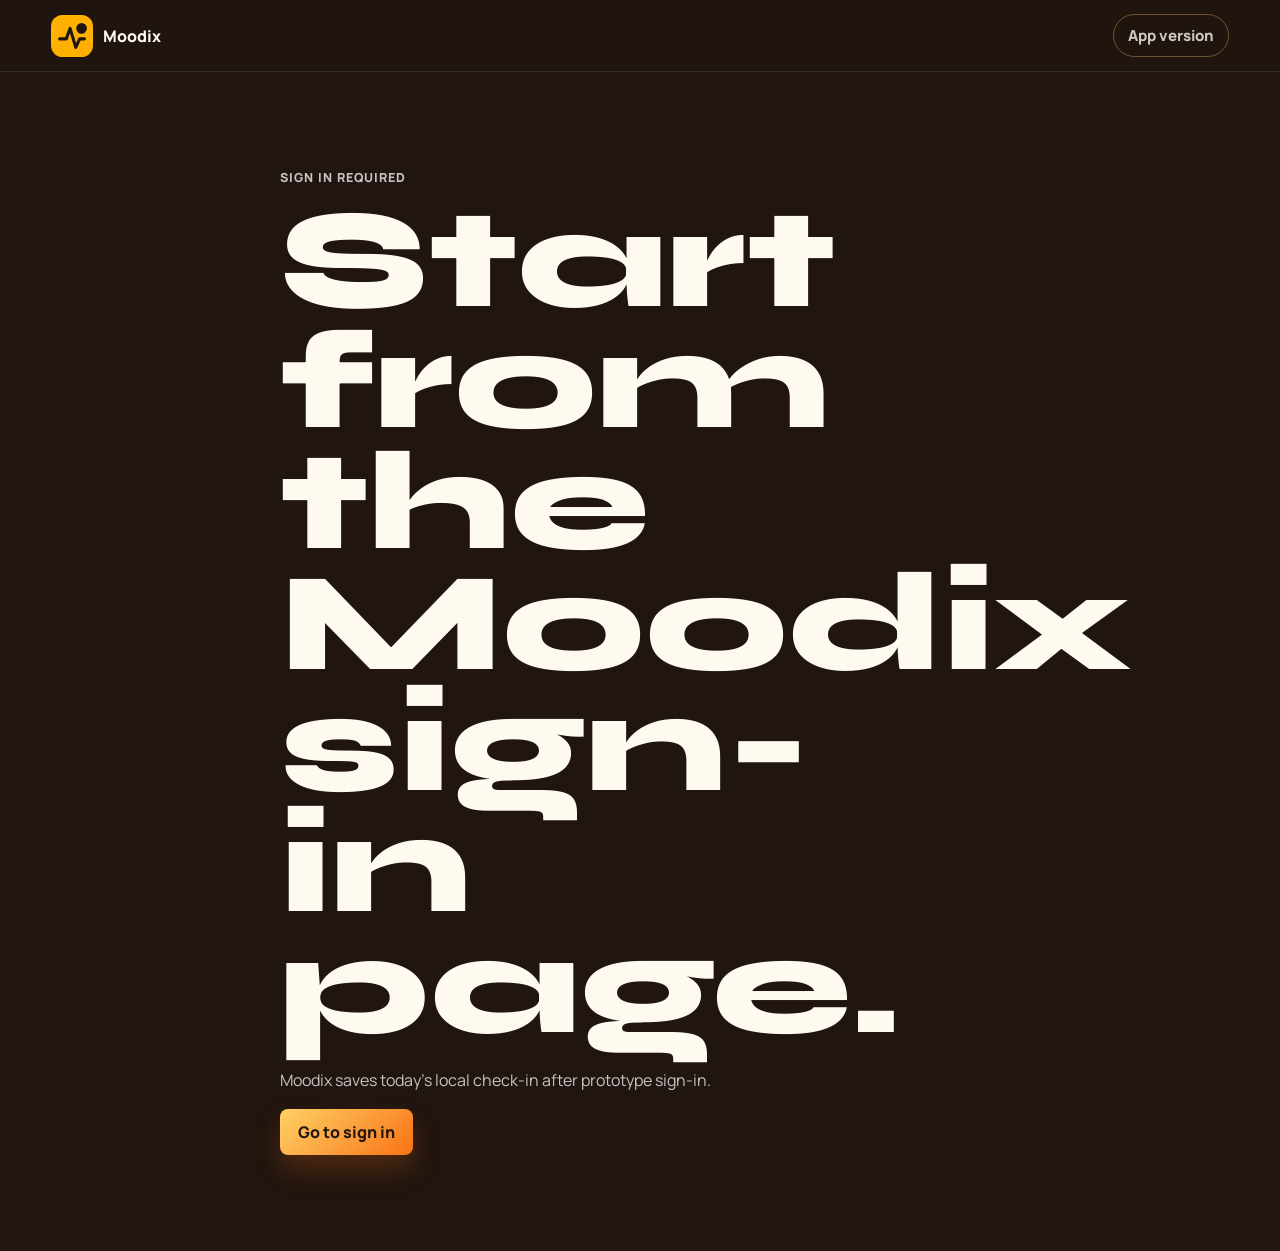
==== app-version.html @ 104204ee "Update app version messaging" ====
<!doctype html>
<html lang="en">
  <head>
    <meta charset="utf-8">
    <meta name="viewport" content="width=device-width, initial-scale=1">
    <meta name="theme-color" content="#20150f">
    <meta name="description" content="Join the Moodix app version waitlist.">
    <title>Moodix | App version</title>
    <link rel="manifest" href="manifest.webmanifest">
    <link rel="icon" href="assets/icon.svg" type="image/svg+xml">
    <link rel="apple-touch-icon" href="assets/apple-touch-icon.svg">
    <link rel="preconnect" href="https://fonts.googleapis.com">
    <link rel="preconnect" href="https://fonts.gstatic.com" crossorigin>
    <link href="https://fonts.googleapis.com/css2?family=Manrope:wght@400;600;700;800&family=Syne:wght@700;800&display=swap" rel="stylesheet">
    <link rel="stylesheet" href="styles.css?v=45">
  </head>
  <body class="signup-page" data-requires-signin>
    <header class="site-header">
      <a class="brand" href="index.html" aria-label="Moodix home">
        <span class="brand-mark" data-brand-mark aria-hidden="true"></span>
        <span>Moodix</span>
      </a>
      <nav class="nav-links" aria-label="Primary navigation">
        <a href="app-version.html">App version</a>
      </nav>
    </header>

    <main>
      <section class="signup-hero" aria-labelledby="signup-title">
        <div class="signup-copy">
          <p class="eyebrow">Step 4 / App version</p>
          <h1 id="signup-title">Would you join the Moodix app version?</h1>
          <p>
            The app version would remember your daily check-ins, import playlists faster, and build mood matches from your real listening patterns.
          </p>
          <div class="intent-buttons" data-intent-buttons>
            <button class="intent-button active" type="button" data-intent="yes">Yes, early access</button>
            <button class="intent-button" type="button" data-intent="maybe">Maybe, send updates</button>
            <button class="intent-button" type="button" data-intent="later">Not now</button>
          </div>
          <article class="intent-summary" data-intent-summary aria-live="polite">
            <strong>Early access</strong>
            <p>You want to try the app version first, including smoother Spotify import when it becomes available.</p>
          </article>
          <div class="flow-progress dark-progress" aria-label="Moodix flow progress">
            <span>Mood</span>
            <span>Import</span>
            <span>Result</span>
            <span class="active">App</span>
          </div>
          <div class="step-nav dark-step-nav">
            <a class="button secondary" href="result.html">Back to result</a>
          </div>
        </div>

        <form class="signup-card" data-signup-form>
          <input type="hidden" name="intent" value="yes" data-intent-field>
          <label for="signup-name">Name</label>
          <input id="signup-name" name="name" type="text" autocomplete="name" placeholder="Your name">

          <label for="signup-email">Email</label>
          <input id="signup-email" name="email" type="email" autocomplete="email" placeholder="you@example.com" required>

          <label for="signup-source">Preferred music source</label>
          <select id="signup-source" name="source">
            <option>Spotify</option>
            <option>Apple Music</option>
            <option>YouTube Music</option>
            <option>SoundCloud</option>
            <option>Other</option>
          </select>

          <button class="button primary" type="submit">Join the app waitlist</button>
          <p class="form-note" data-signup-note></p>
        </form>
      </section>
    </main>

    <script src="app.js?v=45" defer></script>
  </body>
</html>
---- styles.css ----
:root {
  --ink: #fffaf0;
  --text: #24170f;
  --muted: #7a6a5d;
  --paper: #fff7e8;
  --panel: #ffffff;
  --line: #f2dcc1;
  --night: #20150f;
  --night-soft: #342016;
  --teal: #ffb000;
  --coral: #ff6b35;
  --lemon: #ffd166;
  --blue: #3f7cac;
  --violet: #9b5de5;
  --cream: #fff3d6;
  --orange: #f97316;
  color-scheme: light;
  font-family: Manrope, Inter, ui-sans-serif, system-ui, -apple-system, BlinkMacSystemFont, "Segoe UI", sans-serif;
}

* {
  box-sizing: border-box;
}

html {
  scroll-behavior: smooth;
}

body {
  margin: 0;
  background:
    radial-gradient(circle at 12% 8%, rgba(255, 209, 102, 0.28), transparent 28%),
    radial-gradient(circle at 88% 18%, rgba(249, 115, 22, 0.18), transparent 26%),
    var(--paper);
  color: var(--text);
}

body.show-emotion-overlay {
  overflow: hidden;
}

body.date-intro-active {
  overflow: hidden;
}

button,
input,
select,
textarea {
  font: inherit;
}

a {
  color: inherit;
  text-decoration: none;
}

.site-header {
  position: sticky;
  top: 0;
  z-index: 20;
  display: flex;
  align-items: center;
  justify-content: space-between;
  gap: 24px;
  min-height: 72px;
  padding: 14px clamp(18px, 4vw, 58px);
  border-bottom: 1px solid rgba(255, 255, 255, 0.1);
  background: rgba(32, 21, 15, 0.9);
  color: var(--ink);
  backdrop-filter: blur(18px);
}

.brand {
  display: inline-flex;
  align-items: center;
  gap: 10px;
  font-weight: 900;
}

.brand-mark,
.logo-preview {
  display: inline-grid;
  place-items: center;
  width: 42px;
  height: 42px;
}

.brand-mark svg,
.logo-preview svg {
  width: 42px;
  height: 42px;
  display: block;
}

.brand-mark rect,
.logo-preview rect {
  fill: var(--teal);
}

.brand-mark path,
.logo-preview path,
.brand-mark circle,
.logo-preview circle {
  fill: none;
  stroke: var(--night);
  stroke-width: 3.2;
  stroke-linecap: round;
  stroke-linejoin: round;
}

.brand-mark circle,
.logo-preview circle {
  fill: var(--night);
}

.nav-links {
  display: flex;
  gap: 14px;
  color: rgba(255, 250, 240, 0.78);
  font-size: 0.94rem;
  font-weight: 800;
}

.nav-links a {
  border: 1px solid rgba(255, 209, 102, 0.34);
  border-radius: 999px;
  padding: 10px 14px;
}

.nav-links a:hover,
.site-footer a:hover {
  color: var(--teal);
}

.header-time-pill {
  display: grid;
  gap: 2px;
  min-width: min(360px, 34vw);
  margin-left: auto;
  border: 1px solid rgba(255, 209, 102, 0.3);
  border-radius: 14px;
  background: rgba(255, 250, 240, 0.08);
  color: var(--ink);
  padding: 9px 14px;
  text-align: right;
}

.header-time-pill span,
.header-time-pill small {
  color: rgba(255, 250, 240, 0.68);
  font-size: 0.76rem;
  font-weight: 900;
}

.header-time-pill strong {
  color: var(--lemon);
  font-size: 0.94rem;
  font-weight: 1000;
  line-height: 1.05;
}

.header-cta,
.button {
  position: relative;
  overflow: hidden;
  display: inline-flex;
  align-items: center;
  justify-content: center;
  min-height: 46px;
  border: 0;
  border-radius: 8px;
  cursor: pointer;
  font-weight: 900;
  padding: 0 18px;
  transform: translateY(0) scale(1);
  transition:
    transform 150ms cubic-bezier(0.19, 1, 0.22, 1),
    box-shadow 180ms ease,
    filter 180ms ease;
  -webkit-tap-highlight-color: transparent;
}

.header-cta,
.button.primary {
  background: linear-gradient(135deg, #ffd166, #f97316);
  color: #24170f;
  box-shadow: 0 14px 28px rgba(249, 115, 22, 0.22);
}

.button.secondary {
  border: 1px solid rgba(255, 255, 255, 0.24);
  background: rgba(255, 255, 255, 0.08);
  color: var(--ink);
}

.button.secondary.dark {
  width: fit-content;
  border-color: var(--line);
  background: var(--panel);
  color: var(--text);
}

.header-cta:hover,
.button:hover,
.mode-choice:hover,
.wizard-option:hover,
.source-card:hover,
.step-card:hover,
.intent-button:hover {
  filter: saturate(1.08) brightness(1.02);
}

.header-cta:active,
.button:active,
.mode-choice:active,
.wizard-option:active,
.source-card:active,
.step-card:active,
.intent-button:active,
.audio-toggle:active,
.is-pressing {
  transform: translateY(2px) scale(0.975);
}

.press-ripple {
  position: absolute;
  left: var(--press-x, 50%);
  top: var(--press-y, 50%);
  width: 18px;
  height: 18px;
  border-radius: 999px;
  background: radial-gradient(circle, rgba(255, 255, 255, 0.72) 0%, rgba(255, 209, 102, 0.45) 42%, rgba(249, 115, 22, 0) 72%);
  pointer-events: none;
  transform: translate(-50%, -50%) scale(0);
  animation: press-ripple 520ms ease-out forwards;
}

@keyframes press-ripple {
  to {
    opacity: 0;
    transform: translate(-50%, -50%) scale(16);
  }
}

.audio-toggle {
  position: fixed;
  right: 18px;
  bottom: 18px;
  z-index: 70;
  min-height: 42px;
  border: 1px solid rgba(255, 209, 102, 0.42);
  border-radius: 999px;
  background: rgba(32, 21, 15, 0.82);
  color: var(--ink);
  box-shadow: 0 18px 50px rgba(32, 21, 15, 0.24);
  cursor: pointer;
  font-size: 0.84rem;
  font-weight: 900;
  padding: 0 14px;
  backdrop-filter: blur(16px);
}

.audio-toggle[data-audio-state="off"] {
  border-color: rgba(255, 255, 255, 0.16);
  color: rgba(255, 250, 240, 0.62);
}

.hero {
  position: relative;
  display: flex;
  align-items: center;
  min-height: min(760px, calc(100vh - 72px));
  overflow: hidden;
  background: var(--night);
}

.hero-image,
.hero-scrim {
  position: absolute;
  inset: 0;
  width: 100%;
  height: 100%;
}

.hero-image {
  object-fit: cover;
}

.hero-scrim {
  background:
    linear-gradient(90deg, rgba(32, 21, 15, 0.97) 0%, rgba(32, 21, 15, 0.83) 44%, rgba(32, 21, 15, 0.25) 78%),
    radial-gradient(circle at 20% 28%, rgba(255, 176, 0, 0.24), transparent 34%);
}

.hero-content,
.flow-hero {
  color: var(--ink);
}

.hero-content {
  position: relative;
  width: min(760px, 100%);
  padding: clamp(58px, 10vw, 112px) clamp(20px, 6vw, 72px);
}

.eyebrow {
  margin: 0 0 12px;
  color: var(--teal);
  font-size: 0.78rem;
  font-weight: 1000;
  letter-spacing: 0.08em;
  text-transform: uppercase;
}

h1,
h2,
h3,
p {
  margin-top: 0;
}

h1 {
  max-width: 760px;
  margin-bottom: 20px;
  font-family: Syne, Manrope, sans-serif;
  font-size: clamp(4rem, 11vw, 9.5rem);
  font-weight: 800;
  line-height: 0.86;
  letter-spacing: 0;
}

h2 {
  margin-bottom: 16px;
  font-family: Syne, Manrope, sans-serif;
  font-size: clamp(2rem, 4.2vw, 4.2rem);
  line-height: 1.02;
  letter-spacing: 0;
}

h3 {
  margin-bottom: 8px;
  font-size: 1.16rem;
}

.hero-copy {
  max-width: 650px;
  color: rgba(255, 250, 240, 0.82);
  font-size: clamp(1.08rem, 2vw, 1.34rem);
  line-height: 1.7;
}

.hero-actions {
  display: flex;
  flex-wrap: wrap;
  gap: 12px;
  margin-top: 30px;
}

.signin-hero {
  min-height: calc(100vh - 72px);
}

.gateway-hero {
  align-items: center;
}

.home-hero {
  position: sticky;
  top: 72px;
  z-index: 0;
  align-items: center;
  min-height: calc(100vh - 72px);
}

.gateway-content {
  position: relative;
  display: grid;
  grid-template-columns: minmax(0, 0.95fr) minmax(340px, 430px);
  gap: clamp(26px, 5vw, 70px);
  align-items: center;
  width: min(1180px, 100%);
  margin: 0 auto;
  padding: clamp(42px, 7vw, 86px) clamp(18px, 5vw, 54px);
}

.gateway-content .hero-content {
  padding: 0;
}

.gateway-content #hero-title {
  max-width: 700px;
  font-size: clamp(3.1rem, 8vw, 7.2rem);
  line-height: 0.9;
}

.home-hero .hero-scrim {
  background:
    linear-gradient(180deg, rgba(32, 21, 15, 0.76) 0%, rgba(32, 21, 15, 0.91) 100%),
    radial-gradient(circle at 50% 38%, rgba(255, 176, 0, 0.34), transparent 36%),
    radial-gradient(circle at 24% 72%, rgba(249, 115, 22, 0.2), transparent 28%);
}

.home-hero .gateway-content {
  grid-template-columns: 1fr;
  place-items: center;
  width: min(1120px, 100%);
  min-height: inherit;
  padding-top: clamp(22px, 4vw, 46px);
  padding-bottom: clamp(40px, 6vw, 72px);
  text-align: center;
}

.home-hero .hero-content {
  display: grid;
  justify-items: center;
}

.home-hero #hero-title {
  max-width: 900px;
  margin-bottom: 14px;
  font-size: clamp(3rem, 7.6vw, 7.2rem);
  line-height: 0.92;
  text-shadow:
    0 18px 60px rgba(255, 176, 0, 0.24),
    0 2px 0 rgba(255, 250, 240, 0.06);
}

.home-hero .hero-copy {
  max-width: 760px;
}

.gateway-card {
  background: rgba(255, 250, 240, 0.96);
  color: var(--text);
  border-color: rgba(255, 209, 102, 0.42);
  border-radius: 14px;
  box-shadow: 0 30px 90px rgba(0, 0, 0, 0.32);
}

.gateway-card h2 {
  margin-bottom: 4px;
  color: var(--night);
  font-size: clamp(2rem, 4vw, 3.1rem);
}

.gateway-card p {
  color: var(--muted);
  line-height: 1.55;
}

.signin-overlap .gateway-card {
  border: 1px solid rgba(255, 209, 102, 0.55);
  border-radius: 18px;
  background:
    linear-gradient(180deg, rgba(255, 250, 240, 0.98), rgba(255, 243, 214, 0.96));
  box-shadow:
    0 34px 100px rgba(91, 48, 11, 0.24),
    0 0 0 1px rgba(255, 255, 255, 0.66) inset;
}

.section {
  padding: clamp(64px, 10vw, 112px) clamp(18px, 5vw, 72px);
}

.split-section {
  display: grid;
  grid-template-columns: minmax(0, 0.9fr) minmax(330px, 1.1fr);
  gap: clamp(30px, 6vw, 80px);
  align-items: start;
  background: var(--panel);
}

.signin-section {
  background: var(--paper);
}

.signin-overlap {
  position: relative;
  z-index: 3;
  display: grid;
  place-items: center;
  min-height: calc(100vh - 72px);
  margin-top: 0;
  padding-top: clamp(82px, 12vw, 150px);
  padding-bottom: clamp(72px, 10vw, 130px);
  background:
    radial-gradient(circle at 50% 32%, rgba(255, 209, 102, 0.22), transparent 30%),
    radial-gradient(circle at 12% 70%, rgba(249, 115, 22, 0.2), transparent 24%),
    linear-gradient(180deg, rgba(32, 21, 15, 0.82) 0%, rgba(32, 21, 15, 0.94) 48%, rgba(32, 21, 15, 0.99) 100%);
  backdrop-filter: blur(16px);
  box-shadow: 0 -38px 90px rgba(32, 21, 15, 0.36);
}

.signin-overlap::before {
  content: "";
  position: absolute;
  inset: 0;
  background:
    linear-gradient(180deg, rgba(255, 250, 240, 0.02), rgba(255, 250, 240, 0.13)),
    radial-gradient(circle at 50% 50%, rgba(255, 176, 0, 0.18), transparent 34%);
  pointer-events: none;
}

.signin-overlap::after {
  content: "";
  position: absolute;
  right: clamp(18px, 8vw, 120px);
  bottom: clamp(18px, 7vw, 92px);
  width: min(220px, 34vw);
  aspect-ratio: 1;
  border: 1px solid rgba(255, 209, 102, 0.22);
  border-radius: 50%;
  box-shadow: inset 0 0 60px rgba(255, 209, 102, 0.1), 0 0 90px rgba(249, 115, 22, 0.18);
  pointer-events: none;
}

.signin-layout {
  display: grid;
  grid-template-columns: 1fr;
  gap: clamp(24px, 5vw, 60px);
  align-items: start;
  width: min(900px, 100%);
  margin: 0 auto;
}

.signin-overlap .signin-layout {
  position: relative;
  z-index: 1;
  width: min(600px, calc(100% - 28px));
}

.signin-card {
  display: grid;
  gap: 14px;
  border: 1px solid var(--line);
  border-radius: 8px;
  background: var(--panel);
  padding: 24px;
}

.emotion-overlay {
  position: fixed;
  inset: 0;
  z-index: 100;
  display: grid;
  place-items: center;
  overflow: hidden;
  background:
    radial-gradient(circle at 50% 42%, rgba(255, 209, 102, 0.3), transparent 28%),
    radial-gradient(circle at 34% 62%, rgba(249, 115, 22, 0.22), transparent 28%),
    linear-gradient(135deg, rgba(32, 21, 15, 0.98), rgba(52, 32, 22, 0.96));
  color: var(--ink);
}

.date-intro {
  position: fixed;
  inset: 0;
  z-index: 96;
  display: grid;
  place-items: center;
  overflow: hidden;
  cursor: pointer;
  background:
    radial-gradient(circle at 52% 44%, rgba(255, 209, 102, 0.28), transparent 24%),
    radial-gradient(circle at 20% 72%, rgba(255, 107, 53, 0.24), transparent 30%),
    linear-gradient(145deg, #120c08 0%, #2b190f 48%, #59300f 100%);
  color: var(--ink);
  transition:
    opacity 820ms cubic-bezier(0.19, 1, 0.22, 1),
    transform 820ms cubic-bezier(0.19, 1, 0.22, 1),
    filter 820ms cubic-bezier(0.19, 1, 0.22, 1);
}

.date-intro[hidden] {
  display: none;
}

.date-intro::before {
  content: "";
  position: absolute;
  inset: -28%;
  background:
    conic-gradient(from 140deg, transparent 0deg, rgba(255, 209, 102, 0.32) 62deg, transparent 112deg, rgba(249, 115, 22, 0.28) 208deg, transparent 292deg),
    radial-gradient(circle at 50% 50%, rgba(255, 250, 240, 0.14), transparent 24%);
  filter: blur(24px);
  animation: date-intro-orbit 8s linear infinite;
}

.date-intro::after {
  content: "";
  position: absolute;
  inset: 0;
  background: linear-gradient(112deg, transparent 0%, rgba(255, 250, 240, 0.16) 45%, transparent 58%);
  transform: translateX(-120%);
  animation: date-intro-sweep 2.8s ease-in-out infinite;
}

.date-intro-ring {
  position: absolute;
  width: min(58vw, 560px);
  aspect-ratio: 1;
  border: 1px solid rgba(255, 209, 102, 0.34);
  border-radius: 50%;
  box-shadow:
    0 0 80px rgba(249, 115, 22, 0.32),
    inset 0 0 90px rgba(255, 209, 102, 0.18);
  animation: date-intro-breathe 3.2s ease-in-out infinite;
  margin-left: 0;
}

.date-intro-glass {
  position: absolute;
  width: min(560px, calc(100vw - 64px));
  height: min(470px, calc(100vh - 170px));
  min-height: 360px;
  border-radius: 32px;
  background: linear-gradient(145deg, rgba(255, 250, 240, 0.12), rgba(255, 209, 102, 0.06));
  border: 1px solid rgba(255, 250, 240, 0.18);
  box-shadow: 0 36px 120px rgba(0, 0, 0, 0.36);
  backdrop-filter: blur(22px);
  margin-left: 0;
}

.date-intro-content {
  position: relative;
  z-index: 1;
  display: flex;
  flex-direction: column;
  align-items: center;
  justify-content: center;
  gap: 10px;
  width: min(560px, calc(100vw - 64px));
  height: min(470px, calc(100vh - 170px));
  min-height: 360px;
  padding: clamp(24px, 5vw, 44px);
  margin-left: 0;
  text-align: center;
  animation: date-intro-rise 980ms cubic-bezier(0.19, 1, 0.22, 1) both;
}

.date-intro-content strong {
  display: block;
  width: 100%;
  max-width: 480px;
  margin-inline: auto;
  font-family: Manrope, Syne, sans-serif;
  font-size: clamp(2.6rem, 4.2vw, 4.3rem);
  font-weight: 800;
  line-height: 1;
  text-align: center;
  white-space: nowrap;
  text-shadow: 0 16px 54px rgba(255, 176, 0, 0.32);
}

.date-intro-content span,
.date-intro-content time {
  display: block;
}

.date-intro-content span {
  margin-top: 8px;
  color: rgba(255, 250, 240, 0.78);
  font-size: clamp(1.05rem, 1.7vw, 1.45rem);
  font-weight: 900;
}

.date-intro-content time {
  margin-top: 2px;
  color: var(--lemon);
  font-size: clamp(2.15rem, 4vw, 3.65rem);
  font-weight: 1000;
  letter-spacing: 0;
}

.date-intro-content small {
  margin-top: 22px;
  border: 1px solid rgba(255, 209, 102, 0.34);
  border-radius: 999px;
  background: rgba(255, 250, 240, 0.1);
  color: rgba(255, 250, 240, 0.78);
  font-weight: 900;
  padding: 11px 16px;
  animation: date-intro-hint 1.4s ease-in-out infinite;
}

.date-intro.is-leaving {
  opacity: 0;
  transform: scale(1.08);
  filter: blur(18px);
}

.site-header,
main {
  transition:
    opacity 760ms cubic-bezier(0.19, 1, 0.22, 1),
    transform 760ms cubic-bezier(0.19, 1, 0.22, 1),
    filter 760ms cubic-bezier(0.19, 1, 0.22, 1);
}

.date-intro-active .site-header,
.date-intro-active main {
  opacity: 0;
  pointer-events: none;
  transform: scale(0.975) translateY(18px);
  filter: blur(14px);
}

.date-intro-revealing .site-header,
.date-intro-revealing main {
  opacity: 1;
  transform: scale(1) translateY(0);
  filter: blur(0);
}

@keyframes date-intro-orbit {
  to {
    transform: rotate(360deg);
  }
}

@keyframes date-intro-sweep {
  0%,
  40% {
    transform: translateX(-120%);
  }

  100% {
    transform: translateX(120%);
  }
}

@keyframes date-intro-breathe {
  0%,
  100% {
    opacity: 0.58;
    transform: scale(0.88);
  }

  50% {
    opacity: 1;
    transform: scale(1.04);
  }
}

@keyframes date-intro-rise {
  from {
    opacity: 0;
    transform: translateY(36px) scale(0.94);
    filter: blur(14px);
  }

  to {
    opacity: 1;
    transform: translateY(0) scale(1);
    filter: blur(0);
  }
}

@keyframes date-intro-hint {
  0%,
  100% {
    transform: translateY(0);
  }

  50% {
    transform: translateY(5px);
  }
}

.emotion-pulse {
  position: absolute;
  width: min(72vw, 580px);
  aspect-ratio: 1;
  border: 2px solid rgba(255, 209, 102, 0.46);
  border-radius: 50%;
  box-shadow:
    0 0 80px rgba(255, 176, 0, 0.32),
    inset 0 0 70px rgba(249, 115, 22, 0.2);
  animation: pulse-ring 1.8s ease-in-out infinite;
}

.emotion-clip {
  position: relative;
  display: grid;
  place-items: center;
  width: min(660px, calc(100vw - 32px));
  min-height: 360px;
  text-align: center;
}

.emotion-clip p {
  margin: 0;
  text-shadow: 0 0 32px rgba(255, 176, 0, 0.55);
  font-size: clamp(3rem, 9vw, 7rem);
  font-weight: 1000;
  line-height: 0.95;
}

.emotion-clip small {
  margin-top: 22px;
  color: rgba(248, 251, 255, 0.72);
  font-weight: 800;
}

.emoji-orbit {
  position: absolute;
  display: grid;
  place-items: center;
  width: 54px;
  height: 54px;
  border: 1px solid rgba(255, 255, 255, 0.18);
  border-radius: 50%;
  background: rgba(255, 255, 255, 0.08);
  box-shadow: 0 12px 34px rgba(0, 0, 0, 0.22);
  font-size: 1.75rem;
  animation: float-emoji 4.8s ease-in-out infinite;
}

.emoji-orbit:nth-of-type(1) {
  top: 18px;
  left: 15%;
}

.emoji-orbit.delay-one {
  top: 60px;
  right: 13%;
  animation-delay: 0.5s;
}

.emoji-orbit.delay-two {
  bottom: 44px;
  left: 18%;
  animation-delay: 1s;
}

.emoji-orbit.delay-three {
  right: 20%;
  bottom: 22px;
  animation-delay: 1.5s;
}

@keyframes pulse-ring {
  0%,
  100% {
    transform: scale(0.82);
    opacity: 0.55;
  }

  50% {
    transform: scale(1.05);
    opacity: 1;
  }
}

@keyframes float-emoji {
  0%,
  100% {
    transform: translateY(0) rotate(0deg);
  }

  50% {
    transform: translateY(-18px) rotate(8deg);
  }
}

.signin-card label {
  color: #293147;
  font-weight: 900;
}

.signin-card input {
  width: 100%;
  min-height: 46px;
  border: 1px solid var(--line);
  border-radius: 8px;
  background: #fbfcff;
  color: var(--text);
  padding: 0 12px;
}

.step-launcher {
  display: grid;
  grid-template-columns: repeat(2, minmax(0, 1fr));
  gap: 16px;
}

.steps-section {
  position: relative;
  overflow: hidden;
  background:
    radial-gradient(circle at 8% 14%, rgba(255, 209, 102, 0.32), transparent 24%),
    radial-gradient(circle at 92% 70%, rgba(63, 124, 172, 0.14), transparent 26%),
    linear-gradient(180deg, #fff7e8 0%, #ffe7b5 100%);
}

.steps-section::before {
  content: "";
  position: absolute;
  inset: 18px;
  pointer-events: none;
  border: 1px solid rgba(249, 115, 22, 0.12);
  border-radius: 28px;
}

.steps-section .section-heading,
.steps-section .signin-layout {
  position: relative;
  z-index: 1;
}

.steps-section .section-heading {
  margin-inline: auto;
  text-align: center;
}

.steps-section .step-launcher {
  grid-template-columns: repeat(3, minmax(0, 1fr));
  gap: 18px;
}

.step-card {
  position: relative;
  overflow: hidden;
  min-height: 188px;
  border: 1px solid var(--line);
  border-radius: 8px;
  background: var(--panel);
  padding: 22px;
}

.steps-section .step-card {
  min-height: 258px;
  border-color: rgba(255, 209, 102, 0.26);
  border-radius: 22px;
  background:
    linear-gradient(145deg, rgba(32, 21, 15, 0.97), rgba(84, 46, 18, 0.94));
  color: var(--ink);
  box-shadow: 0 26px 80px rgba(91, 48, 11, 0.18);
  transition: transform 180ms ease, box-shadow 180ms ease;
}

.steps-section .step-card::before {
  content: "";
  position: absolute;
  inset: auto -16% -28% 22%;
  height: 150px;
  border-radius: 50%;
  background: rgba(255, 209, 102, 0.22);
  filter: blur(30px);
}

.steps-section .step-card:nth-child(2) {
  background:
    linear-gradient(145deg, rgba(49, 31, 18, 0.97), rgba(151, 70, 20, 0.92));
}

.steps-section .step-card:nth-child(3) {
  background:
    linear-gradient(145deg, rgba(32, 21, 15, 0.96), rgba(63, 124, 172, 0.66));
}

.steps-section .step-card:hover {
  transform: translateY(-6px);
  box-shadow: 0 34px 96px rgba(91, 48, 11, 0.26);
}

.step-card.locked {
  opacity: 0.55;
}

.steps-section .step-card.locked {
  opacity: 0.82;
}

.step-card span {
  position: relative;
  display: inline-grid;
  place-items: center;
  width: 42px;
  height: 42px;
  margin-bottom: 22px;
  border-radius: 8px;
  background: #fff2cf;
  color: #9a4b00;
  font-weight: 1000;
}

.steps-section .step-card span {
  width: 54px;
  height: 54px;
  border-radius: 16px;
  background: linear-gradient(135deg, #ffd166, #f97316);
  color: var(--night);
  box-shadow: 0 16px 36px rgba(249, 115, 22, 0.26);
}

.step-card strong,
.step-card small {
  position: relative;
  display: block;
}

.step-card strong {
  font-size: 1.2rem;
}

.steps-section .step-card strong {
  max-width: 220px;
  font-family: Syne, Manrope, sans-serif;
  font-size: clamp(1.55rem, 2.6vw, 2.35rem);
  line-height: 0.98;
}

.step-card small {
  margin-top: 8px;
  color: var(--muted);
  line-height: 1.45;
}

.steps-section .step-card small {
  margin-top: 16px;
  color: rgba(255, 250, 240, 0.72);
  font-size: 0.96rem;
}

.steps-grid,
.logo-grid,
.source-picker,
.results-grid {
  display: grid;
  gap: 16px;
}

.steps-grid {
  grid-template-columns: repeat(3, minmax(0, 1fr));
}

.steps-grid article,
.logo-choice,
.question-card,
.analysis-card,
.today-card,
.source-card,
.result-card,
.signup-card,
.upload-box {
  border: 1px solid var(--line);
  border-radius: 8px;
  background: var(--panel);
}

.steps-grid article {
  min-height: 230px;
  padding: 24px;
}

.steps-grid span {
  display: inline-grid;
  place-items: center;
  width: 42px;
  height: 42px;
  margin-bottom: 26px;
  border-radius: 8px;
  background: #edfdfa;
  color: #007866;
  font-weight: 1000;
}

.steps-grid p,
.section-heading p,
.signup-copy p {
  color: var(--muted);
  line-height: 1.65;
}

.section-heading {
  max-width: 880px;
  margin-bottom: 34px;
}

.section-heading.compact {
  margin-bottom: 24px;
}

.logo-section {
  background:
    linear-gradient(180deg, #fff7e8 0%, #ffedc6 100%);
}

.logo-grid {
  grid-template-columns: repeat(3, minmax(0, 1fr));
}

.logo-choice {
  min-height: 210px;
  cursor: pointer;
  padding: 24px;
  text-align: left;
}

.logo-choice.active {
  border-color: var(--teal);
  box-shadow: inset 0 0 0 2px rgba(22, 217, 189, 0.22);
}

.logo-choice strong,
.logo-choice small {
  display: block;
}

.logo-choice strong {
  margin-top: 22px;
  font-size: 1.25rem;
}

.logo-choice small {
  margin-top: 8px;
  color: var(--muted);
}

.flow-hero {
  display: grid;
  grid-template-columns: minmax(0, 760px) minmax(240px, 320px);
  gap: clamp(24px, 5vw, 56px);
  align-items: center;
  justify-content: center;
  min-height: min(560px, calc(100vh - 72px));
  padding: clamp(54px, 8vw, 86px) clamp(18px, 6vw, 78px);
  background:
    radial-gradient(circle at 14% 22%, rgba(255, 209, 102, 0.3), transparent 28%),
    radial-gradient(circle at 82% 52%, rgba(249, 115, 22, 0.18), transparent 34%),
    var(--night);
}

.flow-hero h1 {
  max-width: 820px;
  margin-bottom: 18px;
  font-family: Manrope, Syne, sans-serif;
  font-size: clamp(3rem, 5.4vw, 5.8rem);
  font-weight: 900;
  line-height: 1.08;
}

.mood-check-hero {
  grid-template-columns: minmax(0, 1160px);
  justify-content: center;
  min-height: calc(100vh - 72px);
  padding: clamp(60px, 8vw, 104px) clamp(18px, 7vw, 104px);
}

.mood-check-hero h1 {
  max-width: 1160px;
  font-family: "Bricolage Grotesque", Syne, Manrope, sans-serif;
  font-size: clamp(4.8rem, 10vw, 11rem);
  font-weight: 800;
  line-height: 0.86;
}

.mood-check-hero .hero-copy {
  max-width: 760px;
}

#check-title:focus {
  outline: none;
}

.flow-hero.compact-flow {
  min-height: 430px;
}

.today-card {
  padding: 20px;
  background: rgba(255, 255, 255, 0.08);
  border-color: rgba(255, 255, 255, 0.14);
  color: var(--ink);
}

.today-card span,
.today-card small {
  display: block;
  color: rgba(248, 251, 255, 0.66);
}

.today-card strong {
  display: block;
  margin: 10px 0;
  font-size: clamp(1.7rem, 3vw, 2.7rem);
  line-height: 1;
}

.question-section,
.upload-page-section {
  display: grid;
  justify-items: center;
  background: linear-gradient(180deg, #fff7e8 0%, #ffefcf 100%);
}

.question-section > *,
.upload-page-section > * {
  width: min(1120px, 100%);
}

.flow-progress {
  display: grid;
  grid-template-columns: repeat(4, minmax(0, 1fr));
  gap: 8px;
  max-width: 820px;
  margin-bottom: 28px;
}

.flow-progress span {
  display: grid;
  place-items: center;
  min-height: 38px;
  border: 1px solid #f1dcc1;
  border-radius: 8px;
  background: var(--panel);
  color: var(--muted);
  font-size: 0.84rem;
  font-weight: 900;
}

.flow-progress span.active {
  border-color: var(--teal);
  background: #fff2cf;
  color: #8a4300;
}

.step-nav,
.step-actions {
  display: flex;
  flex-wrap: wrap;
  gap: 12px;
  align-items: center;
  margin-bottom: 24px;
}

.step-nav {
  justify-content: flex-start;
}

.step-actions {
  margin-top: 18px;
  margin-bottom: 0;
}

.dark-step-nav {
  margin-top: 14px;
}

.dark-progress {
  margin-top: 28px;
}

.dark-progress span {
  border-color: rgba(255, 255, 255, 0.16);
  background: rgba(255, 255, 255, 0.08);
  color: rgba(248, 251, 255, 0.72);
}

.dark-progress span.active {
  border-color: transparent;
  background: var(--ink);
  color: var(--night);
}

.question-card {
  display: grid;
  gap: 14px;
  width: min(820px, 100%);
  max-width: 820px;
  justify-self: center;
  padding: 26px;
  border-radius: 14px;
  box-shadow: 0 24px 70px rgba(91, 48, 11, 0.12);
}

.mode-choice-grid {
  display: grid;
  grid-template-columns: repeat(2, minmax(0, 1fr));
  gap: 16px;
  max-width: 920px;
  justify-self: center;
  margin-bottom: 20px;
}

.mode-choice {
  min-height: 154px;
  cursor: pointer;
  border: 1px solid var(--line);
  border-radius: 14px;
  background: var(--panel);
  color: var(--text);
  padding: 22px;
  text-align: left;
  transition: border-color 180ms ease, box-shadow 180ms ease, transform 180ms ease;
}

.mode-choice:hover {
  transform: translateY(-2px);
}

.mode-choice.active {
  border-color: var(--teal);
  box-shadow: 0 18px 42px rgba(249, 115, 22, 0.15), inset 0 0 0 2px rgba(255, 176, 0, 0.28);
}

.mode-choice span {
  display: inline-grid;
  place-items: center;
  min-width: 58px;
  min-height: 32px;
  margin-bottom: 20px;
  border-radius: 6px;
  background: #fff2cf;
  color: #9a4b00;
  font-size: 0.78rem;
  font-weight: 1000;
  text-transform: uppercase;
}

.mode-choice strong,
.mode-choice small {
  display: block;
}

.mode-choice strong {
  font-size: 1.22rem;
}

.mode-choice small {
  margin-top: 8px;
  color: var(--muted);
  line-height: 1.45;
}

.feeling-options {
  display: grid;
  grid-template-columns: repeat(5, minmax(0, 1fr));
  gap: 10px;
  margin: 0 0 8px;
  border: 0;
  padding: 0;
}

.feeling-options legend {
  grid-column: 1 / -1;
  margin-bottom: 4px;
  color: #293147;
  font-weight: 900;
}

.feeling-options label {
  display: flex;
  align-items: center;
  gap: 8px;
  min-height: 44px;
  border: 1px solid var(--line);
  border-radius: 8px;
  background: #fbfcff;
  padding: 0 12px;
}

.mood-wizard {
  min-height: 480px;
  align-content: space-between;
}

.wizard-question {
  display: grid;
  gap: 18px;
}

.wizard-question h2 {
  max-width: 720px;
  margin-bottom: 4px;
  color: var(--night);
  font-size: clamp(2.1rem, 4.5vw, 4.8rem);
}

.wizard-options {
  display: grid;
  grid-template-columns: repeat(2, minmax(0, 1fr));
  gap: 12px;
}

.wizard-option {
  min-height: 116px;
  border: 1px solid var(--line);
  border-radius: 14px;
  background:
    linear-gradient(180deg, #ffffff 0%, #fff9ee 100%);
  color: var(--text);
  cursor: pointer;
  padding: 18px;
  text-align: left;
  transition: transform 180ms ease, border-color 180ms ease, box-shadow 180ms ease;
}

.wizard-option:hover,
.wizard-option:focus-visible,
.wizard-option.selected {
  border-color: var(--orange);
  box-shadow: 0 16px 36px rgba(249, 115, 22, 0.16), inset 0 0 0 2px rgba(255, 209, 102, 0.5);
  transform: translateY(-2px);
  outline: none;
}

.wizard-option strong,
.wizard-option small {
  display: block;
}

.wizard-option strong {
  margin-bottom: 8px;
  font-size: 1.08rem;
}

.wizard-option small {
  color: var(--muted);
  line-height: 1.45;
}

.wizard-actions {
  display: flex;
  justify-content: space-between;
  gap: 12px;
  margin-top: 16px;
}

.wizard-actions button:disabled {
  cursor: not-allowed;
  opacity: 0.45;
}

.wizard-progress {
  display: grid;
  gap: 10px;
  margin-top: 24px;
}

.wizard-progress-top {
  display: flex;
  justify-content: space-between;
  gap: 14px;
  color: var(--muted);
  font-size: 0.92rem;
  font-weight: 900;
}

.wizard-progress-track {
  height: 12px;
  overflow: hidden;
  border-radius: 999px;
  background: #f6dfbd;
}

.wizard-progress-track span {
  display: block;
  width: 0%;
  height: 100%;
  border-radius: inherit;
  background: linear-gradient(90deg, #ffd166, #f97316);
  transition: width 260ms ease;
}

.question-card label,
.upload-box label,
.signup-card label {
  color: #293147;
  font-weight: 900;
}

.question-card select,
.question-card textarea,
.upload-box input,
.upload-box textarea,
.signup-card input,
.signup-card select {
  width: 100%;
  min-height: 46px;
  border: 1px solid var(--line);
  border-radius: 8px;
  background: #fbfcff;
  color: var(--text);
  padding: 0 12px;
}

.question-card textarea,
.upload-box textarea {
  min-height: 112px;
  padding: 12px;
  resize: vertical;
}

.week-card {
  max-width: 1120px;
  border: 1px solid var(--line);
  border-radius: 8px;
  background: var(--panel);
  padding: 24px;
}

.week-grid {
  display: grid;
  grid-template-columns: repeat(2, minmax(0, 1fr));
  gap: 14px;
  margin-bottom: 18px;
}

.week-day-card {
  display: grid;
  gap: 10px;
  border: 1px solid #e8edf7;
  border-radius: 8px;
  background: #fbfcff;
  padding: 18px;
}

.week-day-card > div {
  display: flex;
  justify-content: space-between;
  gap: 12px;
  align-items: baseline;
}

.week-day-card span {
  color: var(--blue);
  font-size: 0.78rem;
  font-weight: 1000;
  text-transform: uppercase;
}

.week-day-card h3 {
  margin: 0;
}

.week-day-card label {
  color: #293147;
  font-weight: 900;
}

.week-day-card select,
.week-day-card textarea {
  width: 100%;
  min-height: 44px;
  border: 1px solid var(--line);
  border-radius: 8px;
  background: #ffffff;
  color: var(--text);
  padding: 0 12px;
}

.week-day-card textarea {
  min-height: 82px;
  padding: 12px;
  resize: vertical;
}

.week-summary-list {
  display: grid;
  gap: 10px;
  margin: 20px 0;
}

.week-summary-list div {
  display: grid;
  grid-template-columns: minmax(120px, 1fr) minmax(80px, 0.6fr) auto;
  gap: 12px;
  align-items: center;
  border: 1px solid #edf0f7;
  border-radius: 8px;
  background: #fbfcff;
  padding: 12px;
}

.week-summary-list small {
  color: var(--muted);
}

.week-summary-list span {
  justify-self: end;
  border-radius: 6px;
  background: #eefdf9;
  color: #007866;
  font-size: 0.86rem;
  font-weight: 1000;
  padding: 7px 10px;
}

.analysis-card {
  max-width: 820px;
  justify-self: center;
  margin-top: 22px;
  padding: 28px;
}

.analysis-card h2 {
  color: var(--night);
}

.analysis-card p {
  color: var(--muted);
  line-height: 1.6;
}

.analysis-detail {
  margin: 20px 0;
  border-left: 4px solid var(--teal);
  background: #fff6dd;
  color: #744100;
  line-height: 1.55;
  padding: 14px 16px;
}

.source-picker {
  grid-template-columns: repeat(3, minmax(0, 1fr));
  width: min(900px, 100%);
  justify-self: center;
  margin-bottom: 28px;
}

.source-card {
  min-height: 126px;
  cursor: pointer;
  color: var(--text);
  font-weight: 900;
  padding: 22px;
  text-align: center;
}

.source-card.active {
  border-color: var(--teal);
  background:
    radial-gradient(circle at 50% 0%, rgba(255, 188, 46, 0.24), transparent 42%),
    #fff2cf;
  box-shadow: 0 20px 50px rgba(255, 138, 24, 0.18);
}

.source-card span,
.source-card small {
  display: block;
}

.source-card small {
  margin: 10px auto 0;
  color: var(--muted);
  font-size: 0.82rem;
  font-weight: 700;
  line-height: 1.35;
  max-width: 220px;
}

.import-choice-heading {
  text-align: center;
  margin-inline: auto;
}

.upload-layout {
  display: grid;
  grid-template-columns: minmax(320px, 520px) minmax(0, 1fr);
  gap: clamp(24px, 5vw, 60px);
  align-items: start;
  width: min(1040px, 100%);
  justify-self: center;
}

.upload-box {
  padding: 24px;
  box-shadow: 0 24px 70px rgba(91, 48, 11, 0.12);
}

.upload-box label {
  display: block;
  margin: 14px 0 8px;
}

.upload-box .button {
  width: 100%;
  margin-top: 16px;
}

.connect-card,
.spotify-connect-card {
  display: grid;
  gap: 14px;
  margin-bottom: 22px;
  border: 1px solid #f2dcc1;
  border-radius: 8px;
  background: linear-gradient(180deg, #fff8eb 0%, #fff1d0 100%);
  padding: 18px;
}

.import-panel {
  animation: import-panel-in 360ms ease both;
}

@keyframes import-panel-in {
  from {
    opacity: 0;
    transform: translateY(12px) scale(0.985);
  }
  to {
    opacity: 1;
    transform: translateY(0) scale(1);
  }
}

.youtube-connect-card {
  background:
    radial-gradient(circle at 88% 18%, rgba(255, 107, 53, 0.14), transparent 30%),
    linear-gradient(180deg, #fff8eb 0%, #fff1d0 100%);
}

.lastfm-connect-card {
  background:
    radial-gradient(circle at 14% 12%, rgba(63, 124, 172, 0.14), transparent 30%),
    linear-gradient(180deg, #fffaf2 0%, #fff3dc 100%);
}

.connect-card h3,
.spotify-connect-card h3 {
  margin-bottom: 6px;
}

.connect-card p,
.spotify-connect-card p {
  color: var(--muted);
  line-height: 1.55;
}

.connect-card .helper-text strong,
.spotify-connect-card .helper-text strong {
  display: block;
  margin-top: 6px;
  overflow-wrap: anywhere;
  color: #8a4300;
}

.inline-import-row {
  display: grid;
  grid-template-columns: minmax(0, 1fr) auto auto;
  gap: 10px;
  align-items: center;
}

.setup-row {
  grid-template-columns: minmax(0, 1fr) auto;
}

.lastfm-action-row {
  grid-template-columns: minmax(0, 1fr) repeat(3, auto);
}

.inline-import-row input {
  min-height: 46px;
}

.manual-song-grid {
  display: grid;
  grid-template-columns: 1fr 1fr;
  gap: 10px 12px;
}

.manual-song-grid label {
  margin-bottom: -4px;
}

.manual-song-grid .button,
.manual-song-grid select {
  min-height: 46px;
}

.manual-song-grid .button {
  align-self: end;
  margin-top: 0;
}

.manual-song-list {
  display: grid;
  gap: 10px;
  border: 1px dashed #eac996;
  border-radius: 8px;
  background: rgba(255, 250, 242, 0.78);
  padding: 14px;
}

.manual-song-list p {
  color: var(--muted);
}

.manual-song-list ol {
  display: grid;
  gap: 8px;
  margin: 0;
  padding: 0;
  list-style: none;
}

.manual-song-list li {
  display: flex;
  justify-content: space-between;
  gap: 12px;
  align-items: center;
  border-radius: 8px;
  background: #fff;
  padding: 10px 12px;
}

.manual-song-list button {
  border: 0;
  background: transparent;
  color: #a55200;
  cursor: pointer;
  font-weight: 900;
}

.advanced-import {
  border-top: 1px solid #efd9bc;
  padding-top: 14px;
}

.advanced-import summary {
  cursor: pointer;
  color: #8a4300;
  font-weight: 900;
}

.import-status-note {
  margin-top: 16px;
}

.provider-playlists,
.spotify-playlists {
  display: grid;
  gap: 10px;
}

.provider-playlist-list,
.spotify-playlist-list {
  display: grid;
  gap: 8px;
}

.provider-playlist-list button,
.spotify-playlist-list button {
  display: flex;
  justify-content: space-between;
  gap: 12px;
  align-items: center;
  min-height: 52px;
  border: 1px solid var(--line);
  border-radius: 8px;
  background: #ffffff;
  color: var(--text);
  cursor: pointer;
  font-weight: 900;
  padding: 10px 12px;
}

.provider-playlist-list button:hover,
.spotify-playlist-list button:hover {
  border-color: var(--orange);
}

.provider-playlist-list small,
.spotify-playlist-list small {
  color: var(--muted);
  font-weight: 800;
}

.auth-steps {
  display: grid;
  gap: 10px;
  margin: 18px 0;
  color: var(--muted);
  line-height: 1.5;
}

.auth-steps strong {
  color: var(--text);
}

.auth-steps ol {
  margin: 0;
  padding-left: 20px;
}

.helper-text,
.form-note {
  min-height: 24px;
  margin: 14px 0 0;
  color: var(--muted);
  font-size: 0.94rem;
  line-height: 1.45;
}

.single-results {
  min-height: 520px;
}

.auth-panel,
.word-result-card {
  border: 1px solid var(--line);
  border-radius: 8px;
  background: var(--panel);
  padding: 28px;
}

.auth-panel p,
.word-result-card p {
  color: var(--muted);
  line-height: 1.6;
}

.result-page-section {
  background: #f5f7ff;
}

.word-result-card {
  max-width: 760px;
  margin-bottom: 24px;
}

.word-result-card h2 {
  color: var(--night);
  font-size: clamp(3rem, 8vw, 6.4rem);
}

.signin-gate {
  display: grid;
  place-items: center;
  min-height: calc(100vh - 72px);
  padding: clamp(48px, 8vw, 96px) 18px;
  background: var(--night);
  color: var(--ink);
}

.signin-gate > div {
  width: min(720px, 100%);
}

.signin-gate p {
  color: rgba(248, 251, 255, 0.76);
  line-height: 1.6;
}

.result-intro {
  max-width: 620px;
  color: var(--muted);
  line-height: 1.6;
}

.results-grid.single {
  grid-template-columns: minmax(0, 620px);
  margin-bottom: 18px;
}

.result-card {
  padding: 20px;
}

.feature-result {
  box-shadow: 0 22px 70px rgba(16, 19, 33, 0.1);
}

.result-card-top {
  display: flex;
  justify-content: space-between;
  gap: 14px;
  margin-bottom: 18px;
}

.result-card-top span {
  display: block;
  color: var(--blue);
  font-size: 0.78rem;
  font-weight: 1000;
  text-transform: uppercase;
}

.result-card-top strong {
  align-self: flex-start;
  border-radius: 6px;
  background: #fff4d2;
  color: #745500;
  font-size: 0.78rem;
  padding: 7px 9px;
}

.song-list {
  display: grid;
  gap: 10px;
  margin: 0;
  padding: 0;
  list-style: none;
}

.song-list li {
  display: grid;
  grid-template-columns: 42px minmax(0, 1fr);
  gap: 12px;
  padding: 12px;
  border: 1px solid #edf0f7;
  border-radius: 8px;
  background: #fbfcff;
}

.song-rank {
  display: grid;
  place-items: center;
  width: 42px;
  height: 42px;
  border-radius: 8px;
  background: #fff2cf;
  color: #9a4b00;
  font-weight: 1000;
}

.song-list small {
  display: block;
  margin-top: 3px;
  color: var(--muted);
}

.song-list p {
  margin: 8px 0 0;
  color: var(--muted);
  font-size: 0.9rem;
  line-height: 1.45;
}

.signup-page {
  min-height: 100vh;
  background: var(--night);
}

.signup-hero {
  display: grid;
  grid-template-columns: minmax(0, 0.95fr) minmax(330px, 520px);
  gap: clamp(30px, 6vw, 82px);
  align-items: center;
  min-height: calc(100vh - 72px);
  padding: clamp(64px, 10vw, 116px) clamp(18px, 6vw, 78px);
  background:
    radial-gradient(circle at 18% 22%, rgba(22, 217, 189, 0.23), transparent 30%),
    radial-gradient(circle at 76% 64%, rgba(255, 107, 107, 0.17), transparent 32%),
    var(--night);
  color: var(--ink);
}

.signup-copy p {
  max-width: 660px;
  color: rgba(248, 251, 255, 0.76);
}

.signup-copy h1 {
  max-width: 720px;
  font-size: clamp(3.6rem, 8vw, 7.4rem);
  line-height: 0.9;
}

.intent-buttons {
  display: flex;
  flex-wrap: wrap;
  gap: 10px;
  margin-top: 24px;
}

.intent-button {
  min-height: 44px;
  border: 1px solid rgba(255, 255, 255, 0.2);
  border-radius: 8px;
  background: rgba(255, 255, 255, 0.08);
  color: var(--ink);
  cursor: pointer;
  font-weight: 900;
  padding: 0 14px;
}

.intent-button.active {
  background: var(--ink);
  color: var(--night);
}

.intent-summary {
  width: min(620px, 100%);
  margin-top: 18px;
  border: 1px solid rgba(255, 255, 255, 0.16);
  border-radius: 8px;
  background:
    radial-gradient(circle at 12% 10%, rgba(255, 188, 46, 0.18), transparent 38%),
    rgba(255, 255, 255, 0.075);
  padding: 16px 18px;
}

.intent-summary strong {
  display: block;
  margin-bottom: 6px;
  color: var(--ink);
  font-size: 1.05rem;
}

.intent-summary p {
  margin: 0;
  color: rgba(248, 251, 255, 0.74);
  line-height: 1.55;
}

.signup-card {
  padding: 26px;
  background: var(--panel);
  color: var(--text);
  box-shadow: 0 28px 80px rgba(0, 0, 0, 0.28);
}

.signup-card label {
  display: block;
  margin: 14px 0 8px;
}

.signup-card .button {
  width: 100%;
  margin-top: 18px;
}

.signup-card .form-note {
  color: #9a4b00;
  font-weight: 800;
}

.site-footer {
  display: flex;
  align-items: center;
  justify-content: space-between;
  gap: 20px;
  padding: 30px clamp(18px, 5vw, 72px);
  background: #0b0e19;
  color: rgba(248, 251, 255, 0.78);
}

.site-footer nav {
  display: flex;
  flex-wrap: wrap;
  gap: 16px;
}

.legal-hero {
  padding: clamp(72px, 12vw, 150px) clamp(20px, 8vw, 120px) clamp(34px, 6vw, 72px);
  background:
    radial-gradient(circle at 18% 8%, rgba(255, 209, 102, 0.3), transparent 28%),
    linear-gradient(135deg, #20150f 0%, #3a1d0f 72%, #6b2b0b 100%);
  color: var(--ink);
}

.legal-hero h1 {
  max-width: 960px;
  margin: 0;
  font-family: Syne, Manrope, sans-serif;
  font-size: clamp(3.6rem, 10vw, 8rem);
  line-height: 0.9;
}

.legal-hero p:not(.eyebrow) {
  color: rgba(255, 250, 240, 0.72);
  font-weight: 800;
}

.legal-page {
  max-width: 920px;
  margin: 0 auto;
  padding: clamp(34px, 7vw, 82px) 20px;
}

.legal-page h2 {
  margin: 34px 0 10px;
  color: var(--night);
}

.legal-page p {
  color: var(--muted);
  font-size: 1.04rem;
  line-height: 1.7;
}

[hidden] {
  display: none !important;
}

@media (max-width: 980px) {
  .split-section,
  .flow-hero,
  .gateway-content,
  .signin-layout,
  .upload-layout,
  .signup-hero {
    grid-template-columns: 1fr;
  }

  .steps-grid,
  .logo-grid,
  .step-launcher,
  .feeling-options,
  .source-picker,
  .inline-import-row,
  .manual-song-grid,
  .wizard-options,
  .mode-choice-grid,
  .week-grid {
    grid-template-columns: 1fr;
  }
}

@media (max-width: 760px) {
  .nav-links {
    display: none;
  }

  .hero {
    min-height: 720px;
    align-items: flex-end;
  }

  .home-hero {
    align-items: center;
    min-height: calc(100vh - 64px);
  }

  .home-hero .gateway-content {
    min-height: inherit;
    padding-top: 20px;
    padding-bottom: 42px;
  }

  .hero-scrim {
    background:
      linear-gradient(0deg, rgba(16, 19, 33, 0.97) 0%, rgba(16, 19, 33, 0.76) 56%, rgba(16, 19, 33, 0.18) 100%);
  }

  .hero-actions,
  .site-footer {
    flex-direction: column;
    align-items: stretch;
  }

  .button {
    width: 100%;
  }

  .week-summary-list div {
    grid-template-columns: 1fr;
  }

  .week-summary-list span {
    justify-self: start;
  }
}

@media (max-width: 520px) {
  .site-header {
    min-height: 64px;
    padding-inline: 14px;
  }

  .brand span:last-child {
    display: none;
  }

  .header-cta {
    min-height: 40px;
    padding-inline: 12px;
  }

  .section,
  .flow-hero,
  .signup-hero {
    padding-inline: 14px;
  }
}

@media (prefers-reduced-motion: reduce) {
  *,
  *::before,
  *::after {
    animation-duration: 1ms !important;
    animation-iteration-count: 1 !important;
    scroll-behavior: auto !important;
    transition-duration: 1ms !important;
  }
}
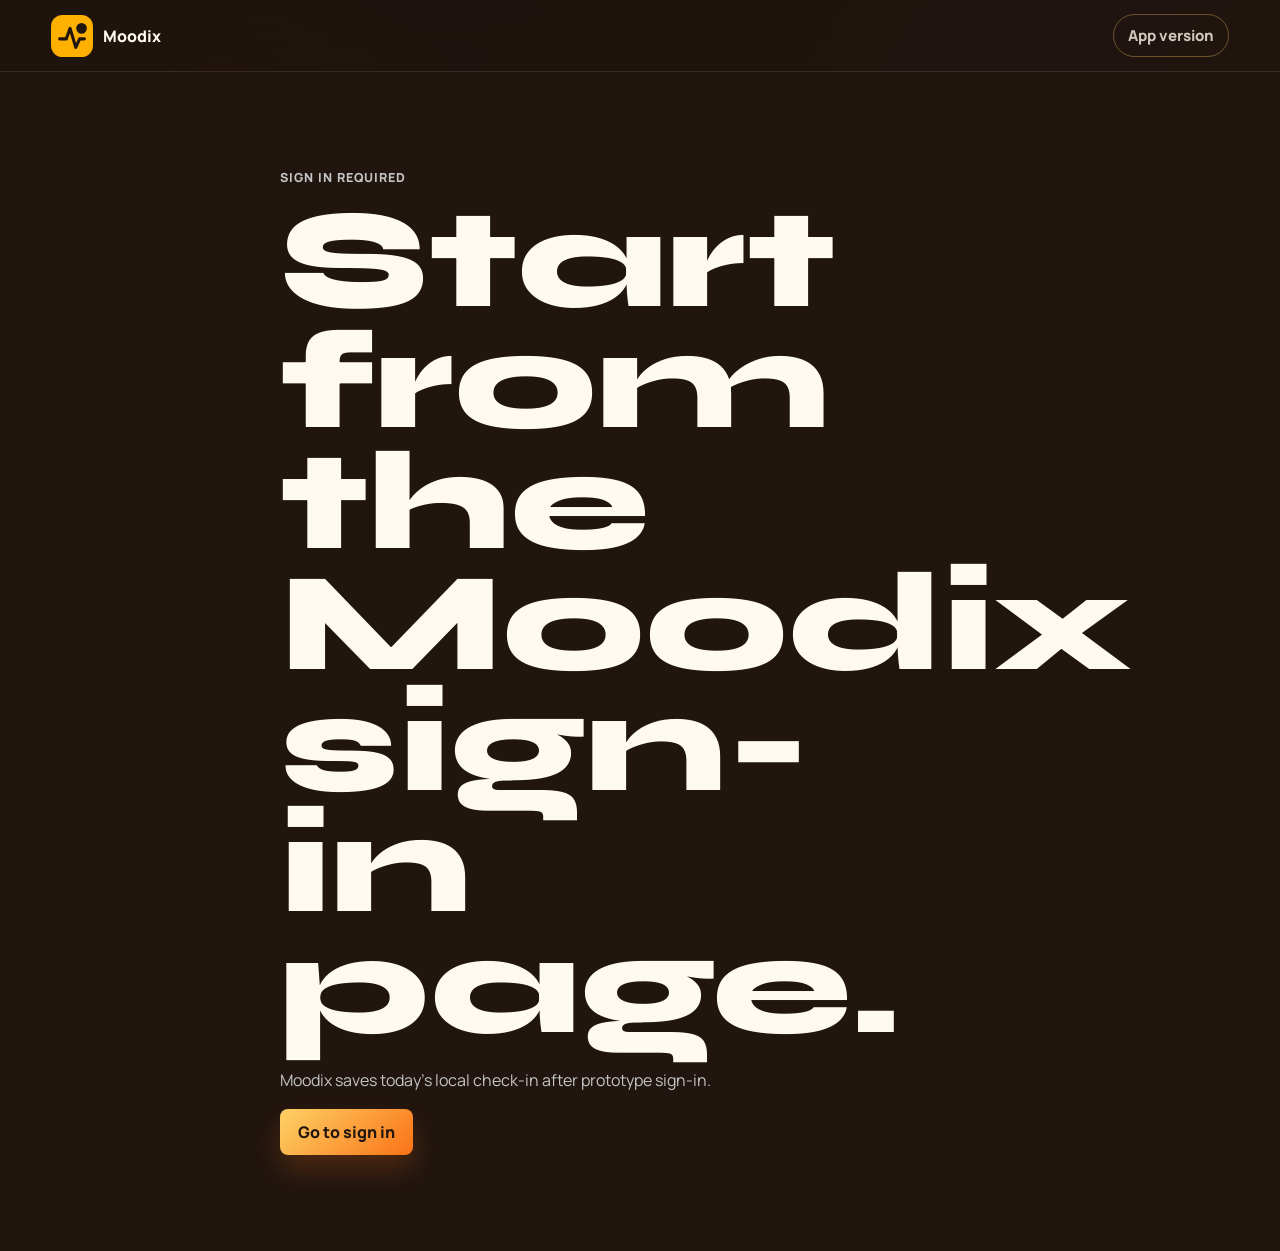
==== commit efeb0273: "Improve app version page visual design" ====
--- a/app-version.html
+++ b/app-version.html
@@ -12,7 +12,7 @@
     <link rel="preconnect" href="https://fonts.googleapis.com">
     <link rel="preconnect" href="https://fonts.gstatic.com" crossorigin>
     <link href="https://fonts.googleapis.com/css2?family=Manrope:wght@400;600;700;800&family=Syne:wght@700;800&display=swap" rel="stylesheet">
-    <link rel="stylesheet" href="styles.css?v=45">
+    <link rel="stylesheet" href="styles.css?v=52">
   </head>
   <body class="signup-page" data-requires-signin>
     <header class="site-header">
@@ -29,10 +29,15 @@
       <section class="signup-hero" aria-labelledby="signup-title">
         <div class="signup-copy">
           <p class="eyebrow">Step 4 / App version</p>
-          <h1 id="signup-title">Would you join the Moodix app version?</h1>
+          <h1 id="signup-title">Moodix, closer to your music.</h1>
           <p>
-            The app version would remember your daily check-ins, import playlists faster, and build mood matches from your real listening patterns.
+            The app version would remember daily check-ins, import playlists faster, and turn real listening patterns into better mood matches.
           </p>
+          <div class="app-feature-grid" aria-label="App version highlights">
+            <span>Daily mood memory</span>
+            <span>Faster playlist import</span>
+            <span>Smarter song matching</span>
+          </div>
           <div class="intent-buttons" data-intent-buttons>
             <button class="intent-button active" type="button" data-intent="yes">Yes, early access</button>
             <button class="intent-button" type="button" data-intent="maybe">Maybe, send updates</button>
@@ -53,29 +58,51 @@
           </div>
         </div>
 
-        <form class="signup-card" data-signup-form>
-          <input type="hidden" name="intent" value="yes" data-intent-field>
-          <label for="signup-name">Name</label>
-          <input id="signup-name" name="name" type="text" autocomplete="name" placeholder="Your name">
+        <div class="app-signup-panel">
+          <div class="app-preview-card" aria-hidden="true">
+            <div class="app-preview-top">
+              <span></span>
+              <span></span>
+            </div>
+            <div class="app-preview-word">Focused</div>
+            <div class="app-preview-bars">
+              <span></span>
+              <span></span>
+              <span></span>
+              <span></span>
+            </div>
+            <p>Tomorrow's mix is ready</p>
+          </div>
 
-          <label for="signup-email">Email</label>
-          <input id="signup-email" name="email" type="email" autocomplete="email" placeholder="you@example.com" required>
+          <form class="signup-card" data-signup-form>
+            <input type="hidden" name="intent" value="yes" data-intent-field>
+            <div class="signup-card-heading">
+              <p class="eyebrow">Waitlist</p>
+              <h2>Save your spot</h2>
+            </div>
 
-          <label for="signup-source">Preferred music source</label>
-          <select id="signup-source" name="source">
-            <option>Spotify</option>
-            <option>Apple Music</option>
-            <option>YouTube Music</option>
-            <option>SoundCloud</option>
-            <option>Other</option>
-          </select>
+            <label for="signup-name">Name</label>
+            <input id="signup-name" name="name" type="text" autocomplete="name" placeholder="Your name">
 
-          <button class="button primary" type="submit">Join the app waitlist</button>
-          <p class="form-note" data-signup-note></p>
-        </form>
+            <label for="signup-email">Email</label>
+            <input id="signup-email" name="email" type="email" autocomplete="email" placeholder="you@example.com" required>
+
+            <label for="signup-source">Preferred music source</label>
+            <select id="signup-source" name="source">
+              <option>Spotify</option>
+              <option>Apple Music</option>
+              <option>YouTube Music</option>
+              <option>SoundCloud</option>
+              <option>Other</option>
+            </select>
+
+            <button class="button primary" type="submit">Join the app waitlist</button>
+            <p class="form-note" data-signup-note></p>
+          </form>
+        </div>
       </section>
     </main>
 
-    <script src="app.js?v=45" defer></script>
+    <script src="app.js?v=52" defer></script>
   </body>
 </html>
--- a/styles.css
+++ b/styles.css
@@ -1923,6 +1923,12 @@
   margin-bottom: 24px;
 }
 
+.result-preview-card h2 {
+  color: var(--night);
+  font-size: clamp(1.8rem, 4vw, 3rem);
+  line-height: 1;
+}
+
 .word-result-card h2 {
   color: var(--night);
   font-size: clamp(3rem, 8vw, 6.4rem);
@@ -1957,12 +1963,33 @@
   margin-bottom: 18px;
 }
 
+.results-grid.result-columns {
+  grid-template-columns: minmax(300px, 0.9fr) minmax(360px, 1.15fr);
+  gap: clamp(18px, 3vw, 28px);
+  align-items: start;
+  margin-bottom: 18px;
+}
+
+.results-grid.recommendation-only-grid {
+  grid-template-columns: minmax(0, 860px);
+}
+
 .result-card {
   padding: 20px;
 }
 
 .feature-result {
   box-shadow: 0 22px 70px rgba(16, 19, 33, 0.1);
+}
+
+.recommendation-result {
+  max-height: 720px;
+  overflow: auto;
+  box-shadow: 0 22px 70px rgba(16, 19, 33, 0.08);
+}
+
+.recommendation-only {
+  max-height: none;
 }
 
 .result-card-top {
@@ -2007,15 +2034,87 @@
   background: #fbfcff;
 }
 
+.compact-song-list {
+  gap: 8px;
+}
+
+.compact-song-list li {
+  grid-template-columns: 52px minmax(0, 1fr);
+  padding: 10px;
+}
+
+.compact-song-list .song-rank {
+  width: 52px;
+  height: 52px;
+}
+
 .song-rank {
   display: grid;
   place-items: center;
-  width: 42px;
-  height: 42px;
-  border-radius: 8px;
+  width: 58px;
+  height: 58px;
+  border-radius: 12px;
   background: #fff2cf;
   color: #9a4b00;
   font-weight: 1000;
+  overflow: hidden;
+}
+
+.mv-icon {
+  position: relative;
+  background: #2a1810;
+  color: #1f130b;
+  box-shadow:
+    inset 0 0 0 2px rgba(255, 255, 255, 0.2),
+    0 10px 22px rgba(42, 24, 16, 0.14);
+  text-decoration: none;
+  transition: transform 160ms ease, box-shadow 160ms ease;
+}
+
+.song-artwork {
+  width: 100%;
+  height: 100%;
+  display: block;
+  object-fit: cover;
+}
+
+.video-corner {
+  position: absolute;
+  right: 4px;
+  bottom: 4px;
+  display: grid;
+  place-items: center;
+  width: 20px;
+  height: 20px;
+  border-radius: 999px;
+  background: rgba(31, 19, 11, 0.82);
+  color: #fff7ea;
+  box-shadow: 0 4px 12px rgba(0, 0, 0, 0.24);
+}
+
+.video-corner svg {
+  width: 13px;
+  height: 13px;
+}
+
+.video-corner path {
+  fill: currentColor;
+}
+
+.mv-icon:hover {
+  transform: translateY(-2px) scale(1.04);
+  box-shadow:
+    inset 0 0 0 2px rgba(255, 255, 255, 0.42),
+    0 10px 22px rgba(255, 122, 26, 0.24);
+}
+
+.song-title-link {
+  color: inherit;
+  text-decoration: none;
+}
+
+.song-title-link:hover {
+  color: #a44d00;
 }
 
 .song-list small {
@@ -2033,32 +2132,62 @@
 
 .signup-page {
   min-height: 100vh;
-  background: var(--night);
+  background:
+    radial-gradient(circle at 16% 24%, rgba(255, 179, 0, 0.2), transparent 24%),
+    radial-gradient(circle at 84% 14%, rgba(55, 123, 255, 0.1), transparent 20%),
+    linear-gradient(135deg, #170c08 0%, #27160f 48%, #4b250c 100%);
 }
 
 .signup-hero {
   display: grid;
-  grid-template-columns: minmax(0, 0.95fr) minmax(330px, 520px);
-  gap: clamp(30px, 6vw, 82px);
+  grid-template-columns: minmax(0, 0.9fr) minmax(360px, 560px);
+  gap: clamp(30px, 5vw, 70px);
   align-items: center;
   min-height: calc(100vh - 72px);
-  padding: clamp(64px, 10vw, 116px) clamp(18px, 6vw, 78px);
+  max-width: 1500px;
+  margin: 0 auto;
+  padding: clamp(48px, 7vw, 88px) clamp(18px, 6vw, 78px);
   background:
-    radial-gradient(circle at 18% 22%, rgba(22, 217, 189, 0.23), transparent 30%),
-    radial-gradient(circle at 76% 64%, rgba(255, 107, 107, 0.17), transparent 32%),
-    var(--night);
+    linear-gradient(90deg, rgba(255, 179, 0, 0.08), transparent 46%),
+    transparent;
   color: var(--ink);
 }
 
 .signup-copy p {
-  max-width: 660px;
-  color: rgba(248, 251, 255, 0.76);
+  max-width: 620px;
+  color: rgba(255, 247, 234, 0.76);
+  font-size: clamp(1.02rem, 1.4vw, 1.25rem);
 }
 
 .signup-copy h1 {
+  max-width: 700px;
+  margin: 16px 0 18px;
+  font-size: clamp(3.2rem, 6vw, 6.2rem);
+  line-height: 0.9;
+  letter-spacing: 0;
+}
+
+.app-feature-grid {
+  display: grid;
+  grid-template-columns: repeat(3, minmax(0, 1fr));
+  gap: 10px;
   max-width: 720px;
-  font-size: clamp(3.6rem, 8vw, 7.4rem);
-  line-height: 0.9;
+  margin: 28px 0 0;
+}
+
+.app-feature-grid span {
+  min-height: 78px;
+  display: flex;
+  align-items: end;
+  border: 1px solid rgba(255, 214, 118, 0.22);
+  border-radius: 14px;
+  padding: 14px;
+  background:
+    radial-gradient(circle at 18% 14%, rgba(255, 199, 66, 0.2), transparent 44%),
+    rgba(255, 255, 255, 0.055);
+  color: #fff7ea;
+  font-weight: 900;
+  line-height: 1.2;
 }
 
 .intent-buttons {
@@ -2069,30 +2198,33 @@
 }
 
 .intent-button {
-  min-height: 44px;
-  border: 1px solid rgba(255, 255, 255, 0.2);
-  border-radius: 8px;
-  background: rgba(255, 255, 255, 0.08);
+  min-height: 48px;
+  border: 1px solid rgba(255, 214, 118, 0.24);
+  border-radius: 999px;
+  background: rgba(255, 255, 255, 0.075);
   color: var(--ink);
   cursor: pointer;
   font-weight: 900;
-  padding: 0 14px;
+  padding: 0 18px;
+  box-shadow: 0 10px 28px rgba(0, 0, 0, 0.12);
 }
 
 .intent-button.active {
-  background: var(--ink);
-  color: var(--night);
+  border-color: rgba(255, 179, 0, 0.85);
+  background: linear-gradient(135deg, #fff7ea 0%, #ffd166 100%);
+  color: #24130c;
 }
 
 .intent-summary {
   width: min(620px, 100%);
   margin-top: 18px;
-  border: 1px solid rgba(255, 255, 255, 0.16);
-  border-radius: 8px;
+  border: 1px solid rgba(255, 214, 118, 0.22);
+  border-radius: 16px;
   background:
-    radial-gradient(circle at 12% 10%, rgba(255, 188, 46, 0.18), transparent 38%),
-    rgba(255, 255, 255, 0.075);
-  padding: 16px 18px;
+    radial-gradient(circle at 12% 10%, rgba(255, 188, 46, 0.22), transparent 38%),
+    rgba(255, 255, 255, 0.065);
+  padding: 18px 20px;
+  backdrop-filter: blur(18px);
 }
 
 .intent-summary strong {
@@ -2108,21 +2240,117 @@
   line-height: 1.55;
 }
 
+.app-signup-panel {
+  position: relative;
+}
+
+.app-preview-card {
+  width: min(330px, 80%);
+  margin: 0 auto -42px;
+  border: 1px solid rgba(255, 214, 118, 0.28);
+  border-radius: 26px;
+  padding: 18px;
+  background:
+    radial-gradient(circle at 28% 12%, rgba(255, 209, 102, 0.36), transparent 36%),
+    linear-gradient(145deg, rgba(255, 247, 234, 0.2), rgba(255, 255, 255, 0.06));
+  color: #fff7ea;
+  box-shadow: 0 28px 80px rgba(0, 0, 0, 0.26);
+  backdrop-filter: blur(22px);
+  transform: rotate(-2deg);
+}
+
+.app-preview-top {
+  display: flex;
+  justify-content: space-between;
+  margin-bottom: 38px;
+}
+
+.app-preview-top span {
+  width: 42px;
+  height: 8px;
+  border-radius: 999px;
+  background: rgba(255, 247, 234, 0.5);
+}
+
+.app-preview-top span:last-child {
+  width: 28px;
+  background: #ffb300;
+}
+
+.app-preview-word {
+  font-family: "Syne", sans-serif;
+  font-size: 2.45rem;
+  font-weight: 800;
+}
+
+.app-preview-bars {
+  display: grid;
+  grid-template-columns: 1.3fr 0.8fr 1fr 0.55fr;
+  gap: 7px;
+  margin: 18px 0;
+}
+
+.app-preview-bars span {
+  height: 46px;
+  border-radius: 12px;
+  background: linear-gradient(180deg, #ffd166, #ff7a1a);
+}
+
+.app-preview-bars span:nth-child(2) {
+  height: 32px;
+  margin-top: 14px;
+  background: linear-gradient(180deg, #5fb3ff, #2f6fff);
+}
+
+.app-preview-bars span:nth-child(3) {
+  height: 58px;
+  background: linear-gradient(180deg, #fff7ea, #ffd166);
+}
+
+.app-preview-bars span:nth-child(4) {
+  height: 26px;
+  margin-top: 20px;
+}
+
+.app-preview-card p {
+  margin: 0;
+  color: rgba(255, 247, 234, 0.78);
+  font-weight: 800;
+}
+
 .signup-card {
-  padding: 26px;
-  background: var(--panel);
+  border: 1px solid rgba(255, 214, 118, 0.26);
+  border-radius: 22px;
+  padding: clamp(22px, 3vw, 34px);
+  background:
+    linear-gradient(180deg, rgba(255, 255, 255, 0.98), rgba(255, 250, 241, 0.96));
   color: var(--text);
-  box-shadow: 0 28px 80px rgba(0, 0, 0, 0.28);
+  box-shadow:
+    0 32px 90px rgba(0, 0, 0, 0.3),
+    inset 0 1px 0 rgba(255, 255, 255, 0.9);
+}
+
+.signup-card-heading {
+  margin-bottom: 12px;
+}
+
+.signup-card-heading h2 {
+  margin: 4px 0 0;
+  font-size: clamp(1.9rem, 3vw, 2.6rem);
+  line-height: 1;
 }
 
 .signup-card label {
   display: block;
-  margin: 14px 0 8px;
+  margin: 16px 0 8px;
+  color: #24130c;
+  font-weight: 900;
 }
 
 .signup-card .button {
   width: 100%;
-  margin-top: 18px;
+  margin-top: 20px;
+  min-height: 58px;
 }
 
 .signup-card .form-note {
@@ -2199,10 +2427,12 @@
   }
 
   .steps-grid,
+  .app-feature-grid,
   .logo-grid,
   .step-launcher,
   .feeling-options,
   .source-picker,
+  .results-grid.result-columns,
   .inline-import-row,
   .manual-song-grid,
   .wizard-options,
@@ -2254,6 +2484,25 @@
 
   .week-summary-list span {
     justify-self: start;
+  }
+
+  .signup-hero {
+    padding-top: 36px;
+  }
+
+  .signup-copy h1 {
+    font-size: clamp(3rem, 17vw, 4.8rem);
+  }
+
+  .app-preview-card {
+    width: 100%;
+    margin-bottom: 16px;
+    transform: none;
+  }
+
+  .intent-buttons {
+    display: grid;
+    grid-template-columns: 1fr;
   }
 }
 
